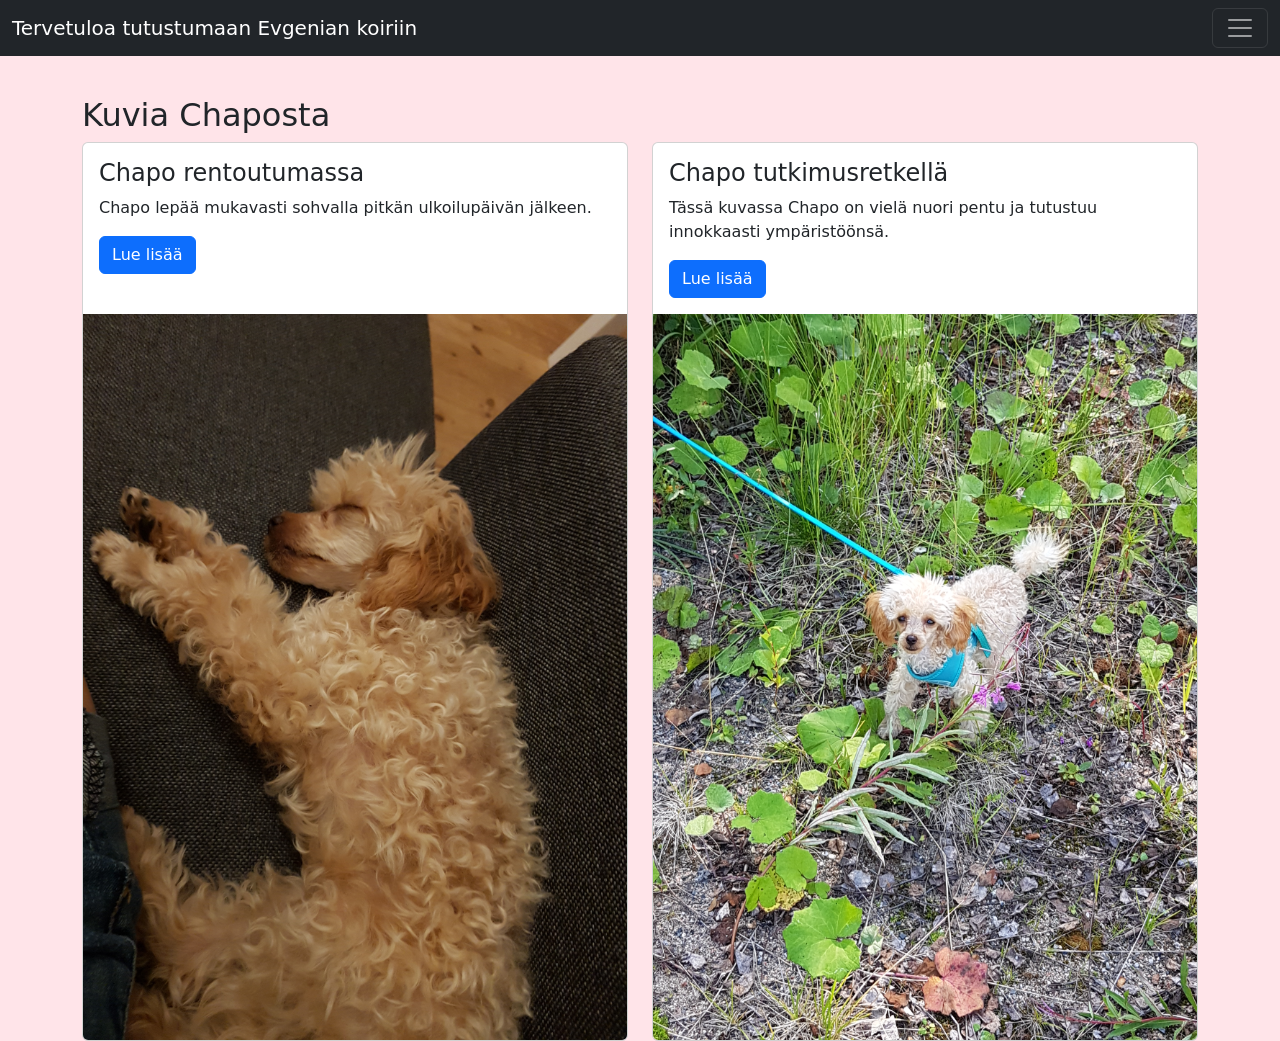
==== chapo.html @ 72e905f4 "ready pages" ====
<!DOCTYPE html>
<html lang="en">

<head>
    <meta charset="UTF-8">
    <meta name="viewport" content="width=device-width, initial-scale=1.0">
    <link rel="stylesheet" href="style.css">
    <title>Chapo</title>

    <link href="https://cdn.jsdelivr.net/npm/bootstrap@5.3.3/dist/css/bootstrap.min.css" rel="stylesheet">
    <script src="https://cdn.jsdelivr.net/npm/bootstrap@5.3.3/dist/js/bootstrap.bundle.min.js"></script>
</head>

<body>
    <nav class="navbar navbar-dark bg-dark fixed-top">
            <div class="container-fluid">
                <a class="navbar-brand" href="#">Tervetuloa tutustumaan Evgenian koiriin</a>
                <button class="navbar-toggler" type="button" data-bs-toggle="offcanvas"
                    data-bs-target="#offcanvasDarkNavbar" aria-controls="offcanvasDarkNavbar"
                    aria-label="Toggle navigation">
                    <span class="navbar-toggler-icon"></span>
                </button>
                <div class="offcanvas offcanvas-end text-bg-dark" tabindex="-1" id="offcanvasDarkNavbar"
                    aria-labelledby="offcanvasDarkNavbarLabel">
                    <div class="offcanvas-header">
                        <h5 class="offcanvas-title" id="offcanvasDarkNavbarLabel">Evgenian koirat</h5>
                        <button type="button" class="btn-close btn-close-white" data-bs-dismiss="offcanvas"
                            aria-label="Close"></button>
                    </div>
                    <div class="offcanvas-body">
                        <ul class="navbar-nav justify-content-end flex-grow-1 pe-3">
                            <li class="nav-item">
                                <a class="nav-link active" aria-current="index.html" href="#">Etusivu</a>
                            </li>
                            <li class="nav-item">
                                <a class="nav-link" href="tietoaroduista.html">Tietoa roduista</a>
                            </li>
                            <li class="nav-item dropdown">
                                <a class="nav-link dropdown-toggle" href="#" role="button" data-bs-toggle="dropdown"
                                    aria-expanded="false">
                                    Minun kaksi koiraani
                                </a>
                                <ul class="dropdown-menu dropdown-menu-dark">
                                    <li><a class="dropdown-item" href="pirozhok.html">Pirozhok</a></li>
                                    <li><a class="dropdown-item" href="chapo.html">Chapo</a></li>
                                    <li>
                                        <hr class="dropdown-divider">
                                    </li>
                                    <li><a class="dropdown-item" href="kuvagalleria.html">Kuvagalleria</a></li>
                                </ul>
                            </li>
                        </ul>
                        <form class="d-flex mt-3" role="search">
                            <input class="form-control me-2" type="search" placeholder="Search" aria-label="Search" />
                            <button class="btn btn-success" type="submit">Search</button>
                        </form>


                    </div>
                </div>
            </div>
        </nav>
<div class="container mt-3">
    <h2>Kuvia Chaposta</h2>

    <div class="row">

          <div class="col-md-6">
            <div class="card h-100">
                <div class="card-body">
                    <h4 class="card-title">Chapo rentoutumassa</h4>
                    <p class="card-text">
                        Chapo lepää mukavasti sohvalla pitkän ulkoilupäivän jälkeen.
                    </p>
                    <a href="#" class="btn btn-primary">Lue lisää</a>
                </div>
                <img class="card-img-bottom" src="chapo1.jpg" alt="Chapo rentoutumassa">
            </div>
        </div>

        <div class="col-md-6">
            <div class="card h-100">
                <div class="card-body">
                    <h4 class="card-title">Chapo tutkimusretkellä</h4>
                    <p class="card-text">
                        Tässä kuvassa Chapo on vielä nuori pentu ja tutustuu innokkaasti ympäristöönsä.
                    </p>
                    <a href="#" class="btn btn-primary">Lue lisää</a>
                </div>
                <img class="card-img-bottom" src="chapo2.jpg" alt="Chapo tutkimusretkellä">
            </div>
        </div>

    </div>
</div>

</body>

</html>
---- style.css ----
body {
    padding-top: 80px;
    /* lisää tilaa navbarin alle */
    background-color: #ffe4e9 !important;
    font-family: 'Nunito', sans-serif;
}
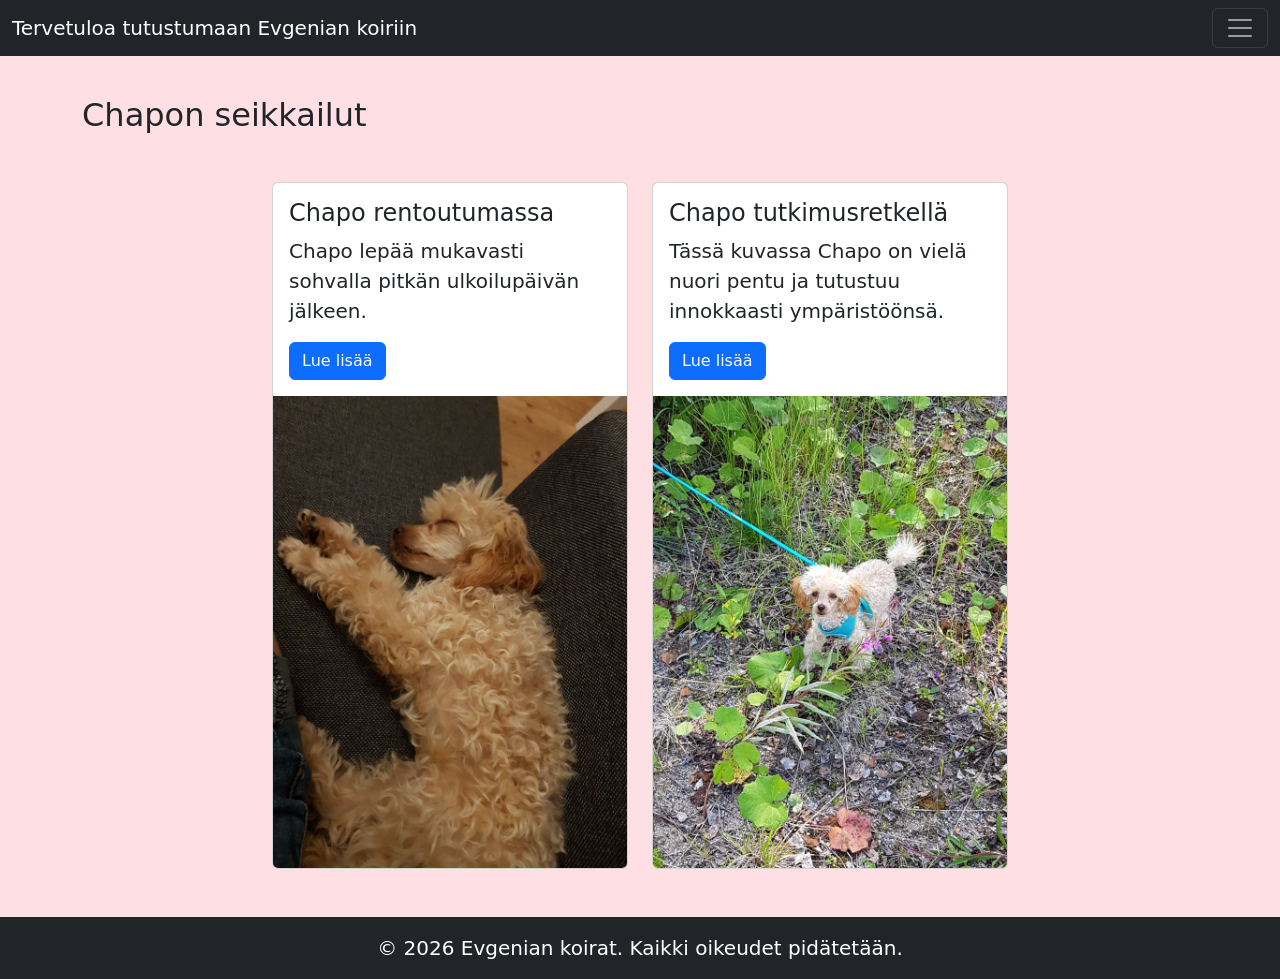
==== commit 521e2c36: "korjaukset" ====
--- a/chapo.html
+++ b/chapo.html
@@ -13,87 +13,90 @@
 
 <body>
     <nav class="navbar navbar-dark bg-dark fixed-top">
-            <div class="container-fluid">
-                <a class="navbar-brand" href="#">Tervetuloa tutustumaan Evgenian koiriin</a>
-                <button class="navbar-toggler" type="button" data-bs-toggle="offcanvas"
-                    data-bs-target="#offcanvasDarkNavbar" aria-controls="offcanvasDarkNavbar"
-                    aria-label="Toggle navigation">
-                    <span class="navbar-toggler-icon"></span>
-                </button>
-                <div class="offcanvas offcanvas-end text-bg-dark" tabindex="-1" id="offcanvasDarkNavbar"
-                    aria-labelledby="offcanvasDarkNavbarLabel">
-                    <div class="offcanvas-header">
-                        <h5 class="offcanvas-title" id="offcanvasDarkNavbarLabel">Evgenian koirat</h5>
-                        <button type="button" class="btn-close btn-close-white" data-bs-dismiss="offcanvas"
-                            aria-label="Close"></button>
-                    </div>
-                    <div class="offcanvas-body">
-                        <ul class="navbar-nav justify-content-end flex-grow-1 pe-3">
-                            <li class="nav-item">
-                                <a class="nav-link active" aria-current="index.html" href="#">Etusivu</a>
-                            </li>
-                            <li class="nav-item">
-                                <a class="nav-link" href="tietoaroduista.html">Tietoa roduista</a>
-                            </li>
-                            <li class="nav-item dropdown">
-                                <a class="nav-link dropdown-toggle" href="#" role="button" data-bs-toggle="dropdown"
-                                    aria-expanded="false">
-                                    Minun kaksi koiraani
-                                </a>
-                                <ul class="dropdown-menu dropdown-menu-dark">
-                                    <li><a class="dropdown-item" href="pirozhok.html">Pirozhok</a></li>
-                                    <li><a class="dropdown-item" href="chapo.html">Chapo</a></li>
-                                    <li>
-                                        <hr class="dropdown-divider">
-                                    </li>
-                                    <li><a class="dropdown-item" href="kuvagalleria.html">Kuvagalleria</a></li>
-                                </ul>
-                            </li>
-                        </ul>
-                        <form class="d-flex mt-3" role="search">
-                            <input class="form-control me-2" type="search" placeholder="Search" aria-label="Search" />
-                            <button class="btn btn-success" type="submit">Search</button>
-                        </form>
+        <div class="container-fluid">
+            <a class="navbar-brand" href="index.html">Tervetuloa tutustumaan Evgenian koiriin</a>
+            <button class="navbar-toggler" type="button" data-bs-toggle="offcanvas"
+                data-bs-target="#offcanvasDarkNavbar" aria-controls="offcanvasDarkNavbar"
+                aria-label="Toggle navigation">
+                <span class="navbar-toggler-icon"></span>
+            </button>
+            <div class="offcanvas offcanvas-end text-bg-dark" tabindex="-1" id="offcanvasDarkNavbar"
+                aria-labelledby="offcanvasDarkNavbarLabel">
+                <div class="offcanvas-header">
+                    <h5 class="offcanvas-title" id="offcanvasDarkNavbarLabel">Evgenian koirat</h5>
+                    <button type="button" class="btn-close btn-close-white" data-bs-dismiss="offcanvas"
+                        aria-label="Close"></button>
+                </div>
+                <div class="offcanvas-body">
+                    <ul class="navbar-nav justify-content-end flex-grow-1 pe-3">
+                        <li class="nav-item">
+                            <a class="nav-link active" aria-current="page" href="index.html">Etusivu</a>
+                        </li>
+                        <li class="nav-item">
+                            <a class="nav-link" href="tietoaroduista.html">Tietoa roduista</a>
+                        </li>
+                        <li class="nav-item dropdown">
+                            <a class="nav-link dropdown-toggle" href="#" role="button" data-bs-toggle="dropdown"
+                                aria-expanded="false">
+                                Minun kaksi koiraani
+                            </a>
+                            <ul class="dropdown-menu dropdown-menu-dark">
+                                <li><a class="dropdown-item" href="pirozhok.html">Pirozhok</a></li>
+                                <li><a class="dropdown-item" href="chapo.html">Chapo</a></li>
+                                <li>
+                                    <hr class="dropdown-divider">
+                                </li>
+                                <li><a class="dropdown-item" href="kuvagalleria.html">Kuvagalleria</a></li>
+                            </ul>
+                        </li>
+                    </ul>
+                    <form class="d-flex mt-3" role="search">
+                        <input class="form-control me-2" type="search" placeholder="Search" aria-label="Search" />
+                        <button class="btn btn-success" type="submit">Search</button>
+                    </form>
 
 
-                    </div>
                 </div>
             </div>
-        </nav>
-<div class="container mt-3">
-    <h2>Kuvia Chaposta</h2>
+        </div>
+    </nav>
+    <div class="container mt-3">
+        <h2>Chapon seikkailut</h2>
 
-    <div class="row">
+        <div class="row mt-5 justify-content-center">
 
-          <div class="col-md-6">
-            <div class="card h-100">
-                <div class="card-body">
-                    <h4 class="card-title">Chapo rentoutumassa</h4>
-                    <p class="card-text">
-                        Chapo lepää mukavasti sohvalla pitkän ulkoilupäivän jälkeen.
-                    </p>
-                    <a href="#" class="btn btn-primary">Lue lisää</a>
+            <div class="col-md-4">
+                <div class="card h-100">
+                    <div class="card-body">
+                        <h4 class="card-title">Chapo rentoutumassa</h4>
+                        <p class="card-text">
+                            Chapo lepää mukavasti sohvalla pitkän ulkoilupäivän jälkeen.
+                        </p>
+                        <a href="#" class="btn btn-primary">Lue lisää</a>
+                    </div>
+                    <img class="card-img-bottom" src="chapo1.jpg" alt="Chapo rentoutumassa">
                 </div>
-                <img class="card-img-bottom" src="chapo1.jpg" alt="Chapo rentoutumassa">
             </div>
+
+            <div class="col-md-4">
+                <div class="card h-100">
+                    <div class="card-body">
+                        <h4 class="card-title">Chapo tutkimusretkellä</h4>
+                        <p class="card-text">
+                            Tässä kuvassa Chapo on vielä nuori pentu ja tutustuu innokkaasti ympäristöönsä.
+                        </p>
+                        <a href="#" class="btn btn-primary">Lue lisää</a>
+                    </div>
+                    <img class="card-img-bottom" src="chapo2.jpg" alt="Chapo tutkimusretkellä">
+                </div>
+            </div>
+
         </div>
+    </div>
 
-        <div class="col-md-6">
-            <div class="card h-100">
-                <div class="card-body">
-                    <h4 class="card-title">Chapo tutkimusretkellä</h4>
-                    <p class="card-text">
-                        Tässä kuvassa Chapo on vielä nuori pentu ja tutustuu innokkaasti ympäristöönsä.
-                    </p>
-                    <a href="#" class="btn btn-primary">Lue lisää</a>
-                </div>
-                <img class="card-img-bottom" src="chapo2.jpg" alt="Chapo tutkimusretkellä">
-            </div>
-        </div>
-
-    </div>
-</div>
-
+    <footer class="bg-dark text-white text-center py-3 mt-5">
+        <p class="mb-0">&copy; 2026 Evgenian koirat. Kaikki oikeudet pidätetään.</p>
+    </footer>
 </body>
 
 </html>
--- a/style.css
+++ b/style.css
@@ -1,6 +1,43 @@
 body {
     padding-top: 80px;
     /* lisää tilaa navbarin alle */
-    background-color: #ffe4e9 !important;
+    background-color: #fedfe4 !important;
     font-family: 'Nunito', sans-serif;
+    min-height: 100vh;
+    display: flex;
+    flex-direction: column;
+}
+
+main {
+    flex: 1;
+}
+
+footer {
+    width: 100%;
+    max-width: none;
+    align-self: stretch;
+    margin-top: auto !important;
+}
+
+h1 {
+    font-size: 2.5rem;
+}
+
+p {
+    font-size: 1.25rem;
+}
+
+.carousel {
+    max-width: 600px;
+    margin: auto;
+    margin-top: 50px;
+    margin-left: 0;
+}
+
+.breed-comparison {
+    margin-top: 80px;
+}
+
+.breed-comparison p {
+    font-size: 1.1rem;
 }
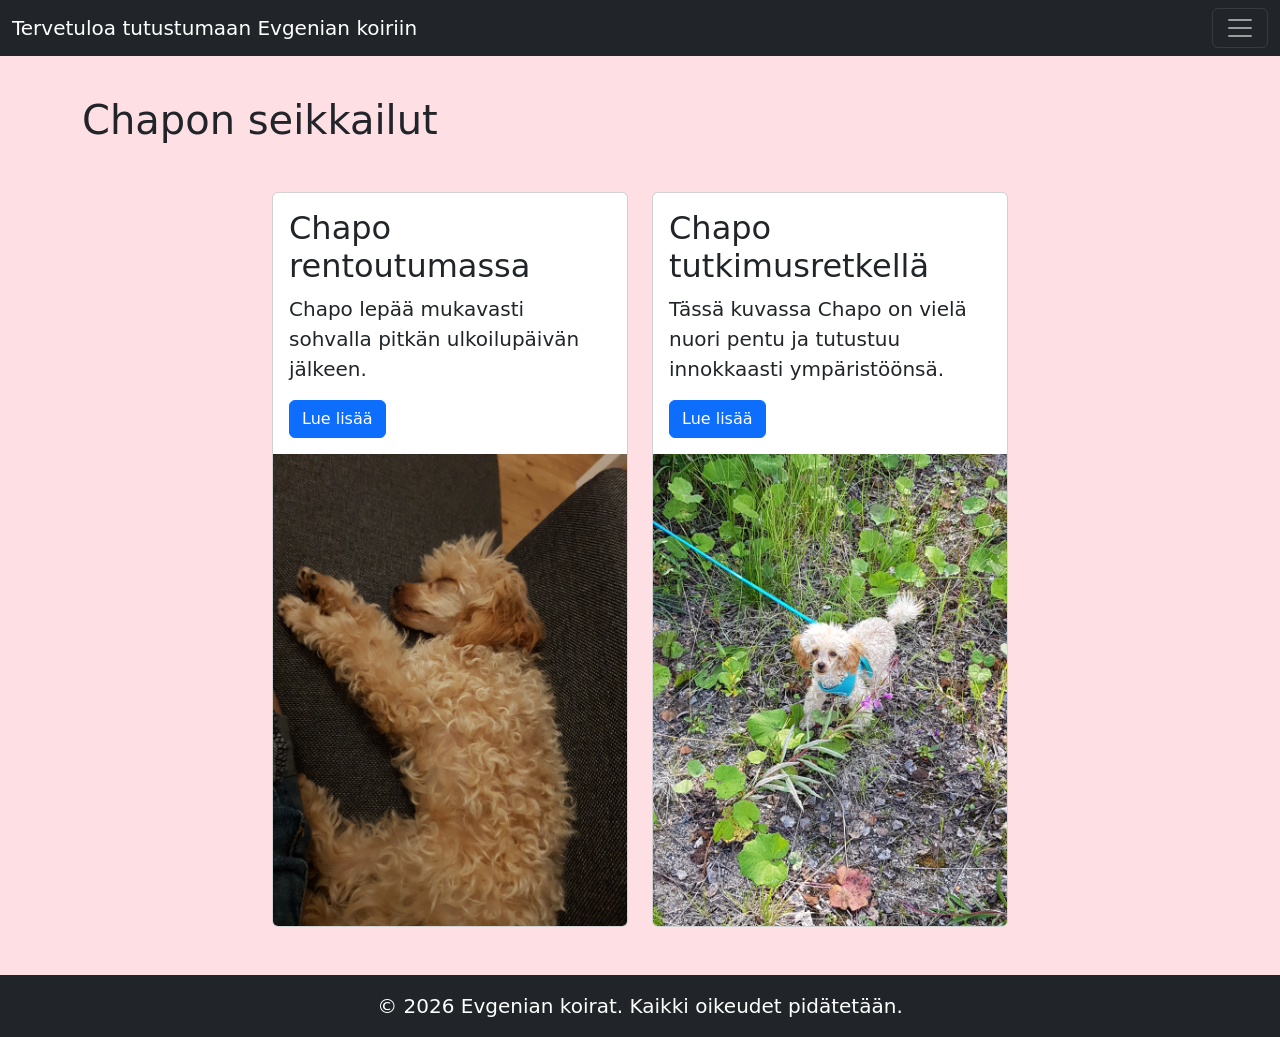
==== commit 743a5858: "otsikot, ruudukon koko" ====
--- a/chapo.html
+++ b/chapo.html
@@ -61,14 +61,14 @@
         </div>
     </nav>
     <div class="container mt-3">
-        <h2>Chapon seikkailut</h2>
+        <h1>Chapon seikkailut</h1>
 
         <div class="row mt-5 justify-content-center">
 
             <div class="col-md-4">
                 <div class="card h-100">
                     <div class="card-body">
-                        <h4 class="card-title">Chapo rentoutumassa</h4>
+                        <h2 class="card-title">Chapo rentoutumassa</h2>
                         <p class="card-text">
                             Chapo lepää mukavasti sohvalla pitkän ulkoilupäivän jälkeen.
                         </p>
@@ -81,7 +81,7 @@
             <div class="col-md-4">
                 <div class="card h-100">
                     <div class="card-body">
-                        <h4 class="card-title">Chapo tutkimusretkellä</h4>
+                        <h2 class="card-title">Chapo tutkimusretkellä</h2>
                         <p class="card-text">
                             Tässä kuvassa Chapo on vielä nuori pentu ja tutustuu innokkaasti ympäristöönsä.
                         </p>
--- a/style.css
+++ b/style.css
@@ -23,6 +23,19 @@
     font-size: 2.5rem;
 }
 
+.gallery-title {
+    margin-top: 64px;
+}
+
+.gallery-grid {
+    width: 100%;
+    max-width: 900px;
+    margin-right: auto;
+    margin-left: auto;
+    padding-right: 12px;
+    padding-left: 12px;
+}
+
 p {
     font-size: 1.25rem;
 }
@@ -40,4 +53,16 @@
 
 .breed-comparison p {
     font-size: 1.1rem;
+}
+
+.offcanvas-body .nav-link {
+    color: white !important;
+}
+
+.carousel-control-prev-icon,
+.carousel-control-next-icon {
+    width: 60px;
+    height: 60px;
+    background-color: black;
+    border-radius: 10%;
 }
